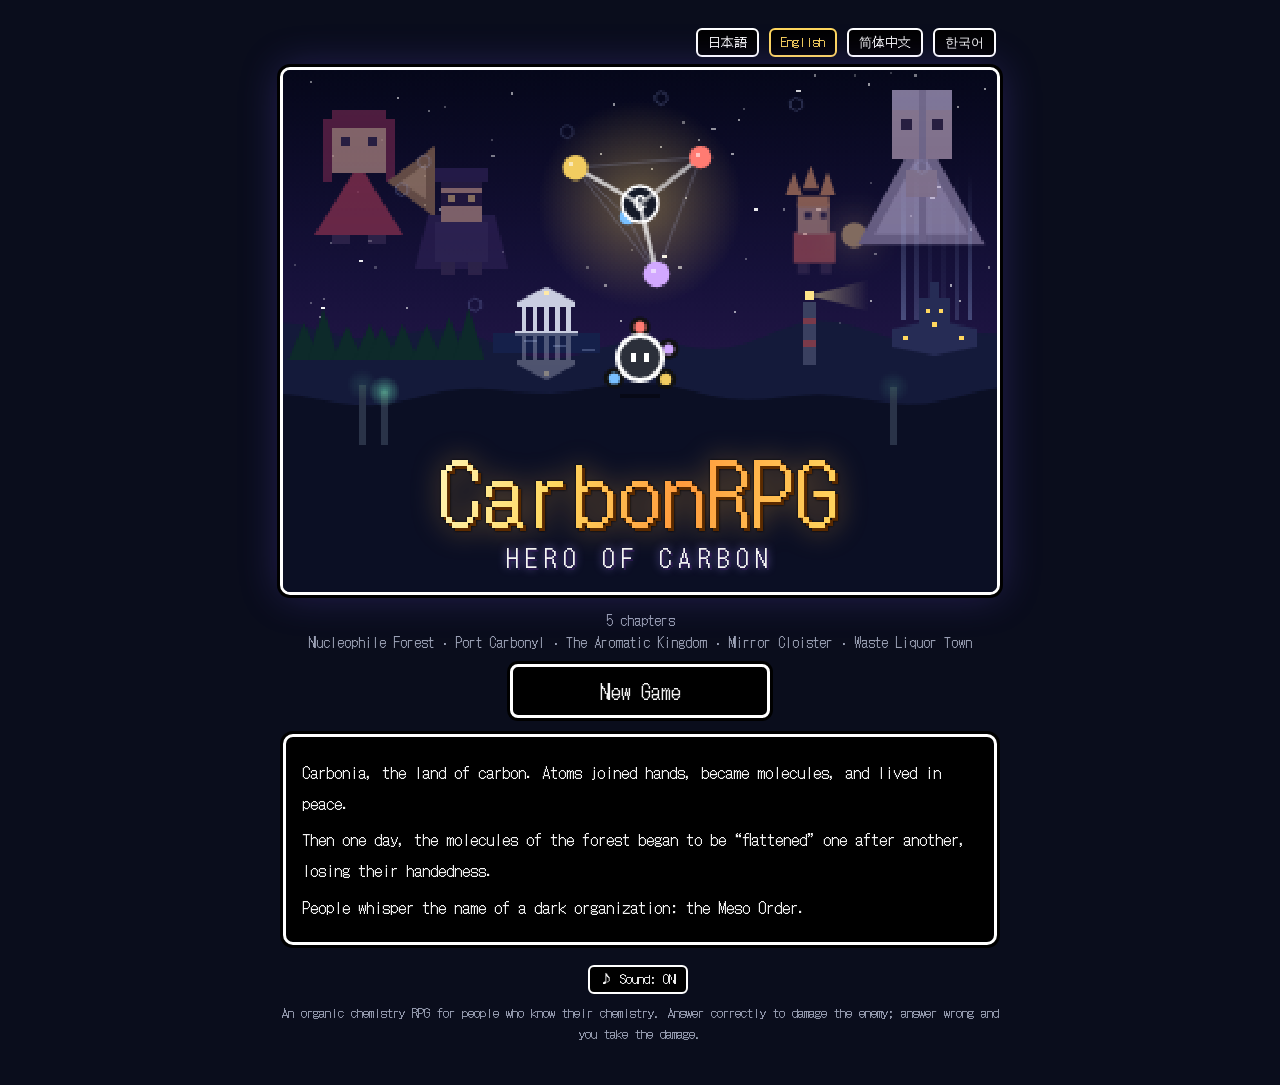
==== index.html @ a0ca1f85 "Korean: chapter 4 Co-Authored-By: Claude Opus 5.5 <noreply@anthropic.com>" ====
<!doctype html>
<html lang="ja">
<head>
  <meta charset="utf-8">
  <meta name="viewport" content="width=device-width, initial-scale=1">
  <title>CarbonRPG — 炭素の勇者</title>
  <meta name="description" content="有機化学RPG。キラルな炭素カーボが、闇の組織メソ教団に有機化学の問題で挑む。">
  <link rel="preconnect" href="https://fonts.googleapis.com">
  <link rel="preconnect" href="https://fonts.gstatic.com" crossorigin>
  <link href="https://fonts.googleapis.com/css2?family=DotGothic16&display=swap" rel="stylesheet">
  <link rel="stylesheet" href="style.css">
</head>
<body>
  <main id="app"></main>
  <script src="lib/smiles-drawer.min.js"></script>
  <script src="js/i18n.js"></script>
  <script src="js/lang/en-ui.js"></script>
  <script src="js/lang/en-story1.js"></script>
  <script src="js/lang/en-q1.js"></script>
  <script src="js/lang/en-story2.js"></script>
  <script src="js/lang/en-q2.js"></script>
  <script src="js/lang/en-story3.js"></script>
  <script src="js/lang/en-q3.js"></script>
  <script src="js/lang/en-story4.js"></script>
  <script src="js/lang/en-q4.js"></script>
  <script src="js/lang/en-story5.js"></script>
  <script src="js/lang/en-q5.js"></script>
  <script src="js/lang/zh-ui.js"></script>
  <script src="js/lang/zh-story1.js"></script>
  <script src="js/lang/zh-q1.js"></script>
  <script src="js/lang/zh-story2.js"></script>
  <script src="js/lang/zh-q2.js"></script>
  <script src="js/lang/zh-story3.js"></script>
  <script src="js/lang/zh-q3.js"></script>
  <script src="js/lang/zh-story4.js"></script>
  <script src="js/lang/zh-q4.js"></script>
  <script src="js/lang/zh-story5.js"></script>
  <script src="js/lang/zh-q5.js"></script>
  <script src="js/lang/ko-ui.js"></script>
  <script src="js/lang/ko-story1.js"></script>
  <script src="js/lang/ko-q1.js"></script>
  <script src="js/lang/ko-story2.js"></script>
  <script src="js/lang/ko-q2.js"></script>
  <script src="js/lang/ko-story3.js"></script>
  <script src="js/lang/ko-q3.js"></script>
  <script src="js/lang/ko-story4.js"></script>
  <script src="js/lang/ko-q4.js"></script>
  <script src="js/questions.js"></script>
  <script src="js/data.js"></script>
  <script src="js/sprites.js"></script>
  <script src="js/maps.js"></script>
  <script src="js/story.js"></script>
  <script src="js/sound.js"></script>
  <script src="js/mol.js"></script>
  <script src="js/dev.js"></script>
  <script src="js/game.js"></script>
</body>
</html>
---- style.css ----
:root {
  --bg: #0a0d1c;
  --win: #000;
  --line: #fff;
  --text: #f4f4f4;
  --dim: #9aa0b4;
  --accent: #ffd75e;
  --good: #7ee787;
  --bad: #ff7b72;
  --enemy: #ff9b6a;
  --side: #6e7690;
  --sel: #4aa3ff;
  --O: #ff7b72; --N: #79c0ff; --S: #f2cc60; --I: #d2a8ff; --P: #ffa657;
  --font: 'DotGothic16', 'Hiragino Kaku Gothic ProN', 'Meiryo', monospace;
}
/* DotGothic16 には簡体字がないので、中国語は簡体字のドット文字（Fusion Pixel Font、OFL-1.1）で出す。
   中国語のときだけ読み込まれる。読めなかったときは、字形がそろうように中国語のフォントだけで出す */
@font-face {
  font-family: 'Fusion Pixel 12px Proportional SC';
  font-style: normal; font-weight: 400; font-display: swap;
  src: url(https://cdn.jsdelivr.net/npm/@fontsource/fusion-pixel-12px-proportional-sc@5.3.0/files/fusion-pixel-12px-proportional-sc-latin-400-normal.woff2) format('woff2'),
       url(https://cdn.jsdelivr.net/npm/@fontsource/fusion-pixel-12px-proportional-sc@5.3.0/files/fusion-pixel-12px-proportional-sc-latin-400-normal.woff) format('woff');
}
:root:lang(zh) { --font: 'Fusion Pixel 12px Proportional SC', 'PingFang SC', 'Microsoft YaHei', 'Noto Sans SC', 'Hiragino Sans GB', sans-serif; }
/* 韓国語はハングルのドット文字（Galmuri11、OFL-1.1）。韓国語のときだけ読み込まれる */
@font-face {
  font-family: 'Galmuri11';
  font-style: normal; font-weight: 400; font-display: swap;
  src: url(https://cdn.jsdelivr.net/npm/galmuri@2.40.3/dist/Galmuri11.woff2) format('woff2');
}
:root:lang(ko) { --font: 'Galmuri11', 'Malgun Gothic', 'Apple SD Gothic Neo', 'Noto Sans KR', sans-serif; }
/* ロゴの「CarbonRPG」は、どの言語でもドット文字のまま */
:root:lang(zh) .logo, :root:lang(ko) .logo { font-family: 'DotGothic16', monospace; }

* { box-sizing: border-box; }
html, body { margin: 0; }
body {
  background: var(--bg);
  color: var(--text);
  font-family: var(--font);
  font-size: 15px;
  line-height: 1.6;
  overflow-x: hidden;
}
#app { max-width: 1240px; margin: 0 auto; padding: 16px; }
h1, h2, h3 { font-weight: normal; margin: 0 0 .5em; }
h3 { font-size: 17px; color: var(--accent); }
h3 small { color: var(--dim); font-size: 13px; }
p { margin: .4em 0; }
.small { font-size: 13px; }
.dim { color: var(--dim); }
.accent { color: var(--accent); }
.center { text-align: center; }

/* ---- ドラクエ風ウィンドウ ---- */
.win {
  background: var(--win);
  border: 3px solid var(--line);
  border-radius: 10px;
  box-shadow: 0 0 0 3px var(--win);
  padding: 14px 16px;
  margin: 0 3px 16px;
}
.win.msg .story { font-size: 16px; line-height: 1.9; }

.btn {
  font: inherit;
  color: var(--text);
  background: var(--win);
  border: 2px solid var(--line);
  border-radius: 6px;
  padding: 6px 14px;
  margin: 4px;
  cursor: pointer;
}
.btn:hover:not(:disabled) { background: #1b2140; }
.btn:disabled { opacity: .4; cursor: not-allowed; }
.btn.big { font-size: 18px; padding: 10px 22px; border-color: var(--accent); color: var(--accent); }
.btn.small-btn { font-size: 13px; padding: 2px 10px; margin-left: 0; }

.chip { display: inline-block; font-size: 12px; padding: 0 8px; margin: 0 4px; border-radius: 4px; border: 1px solid currentColor; }
.chip.ok { color: var(--good); }
.chip.bad { color: var(--bad); }
.chip.dim { color: var(--dim); }

.bar { height: 8px; background: #222; border: 1px solid #555; border-radius: 4px; overflow: hidden; min-width: 80px; }
.bar > div { height: 100%; transition: width .4s; }
.bar.hp > div { background: var(--good); }
.bar.enemy > div { background: var(--enemy); }
.bar.yield > div { background: var(--accent); }
.bar.side > div { background: var(--side); }

.toast {
  position: fixed; left: 50%; bottom: 24px; transform: translateX(-50%);
  background: var(--win); border: 2px solid var(--bad); color: var(--bad);
  padding: 8px 18px; border-radius: 8px; z-index: 10;
}

/* ---- タイトル ---- */
.title-screen { max-width: 720px; margin: 8px auto 24px; text-align: center; }
.title-screen .win { text-align: left; }
.title-hero { position: relative; border: 3px solid var(--line); border-radius: 10px; box-shadow: 0 0 0 3px var(--win), 0 0 40px rgba(120, 90, 255, .25); overflow: hidden; background: #05071a; }
#tcv { display: block; width: 100%; height: auto; image-rendering: pixelated; image-rendering: crisp-edges; }
.title-logo { background: #0b0f24; padding: 4px 8px 16px; margin-top: -1px; }
/* 金色のロゴ。光の帯がときどき横切る */
.logo {
  position: relative; display: inline-block; margin: 0;
  font-size: clamp(40px, 11vw, 84px); line-height: 1; letter-spacing: .04em;
  color: #ffd75e;
  background: linear-gradient(100deg, #fff3b0 0%, #ffd75e 30%, #ff9b3d 60%, #ffd75e 100%);
  -webkit-background-clip: text; background-clip: text; -webkit-text-fill-color: transparent;
  filter: drop-shadow(3px 3px 0 #5a2a00) drop-shadow(0 0 1px #000) drop-shadow(0 0 14px rgba(255, 180, 60, .35));
}
.logo::after {
  content: attr(data-text); position: absolute; inset: 0;
  background: linear-gradient(100deg, transparent 40%, rgba(255, 255, 255, .95) 50%, transparent 60%);
  background-size: 300% 100%; background-position: 150% 0;
  -webkit-background-clip: text; background-clip: text; -webkit-text-fill-color: transparent;
  animation: shine 5s ease-in-out 1s infinite;
}
@keyframes shine { 0% { background-position: 150% 0; } 30%, 100% { background-position: -50% 0; } }
.logo-sub { margin: 6px 0 0; font-size: clamp(16px, 3.6vw, 24px); letter-spacing: .3em; color: #f4f4f4; text-shadow: 2px 2px 0 #2a1a4f, 0 0 8px rgba(160, 140, 255, .8); }
.title-chapter { margin: 14px 0 6px; color: var(--dim); font-size: 14px; }
.lang-btns { display: flex; justify-content: flex-end; gap: 6px; margin-bottom: 6px; }
.title-menu { display: flex; flex-direction: column; align-items: center; gap: 8px; margin: 10px 0 16px; }
.tbtn {
  position: relative; min-width: 260px; font: inherit; font-size: 20px; cursor: pointer;
  color: var(--text); background: var(--win); border: 3px solid var(--line); border-radius: 8px;
  padding: 8px 28px; box-shadow: 0 0 0 3px var(--win);
}
.tbtn small { display: block; font-size: 12px; color: var(--dim); margin-top: 2px; }
.tbtn::before { content: '▶'; position: absolute; left: 10px; top: 50%; transform: translateY(-50%); font-size: 14px; color: var(--accent); opacity: 0; }
.tbtn:hover, .tbtn:focus-visible { color: var(--accent); border-color: var(--accent); outline: none; }
.tbtn:hover::before, .tbtn:focus-visible::before { opacity: 1; animation: blink 1s steps(1) infinite; }
.title-story { margin-top: 4px; }
@media (prefers-reduced-motion: reduce) { .logo::after { animation: none; } .tbtn::before { animation: none !important; } }

/* ---- 仲間選び ---- */
.screen-title { text-align: center; font-size: 24px; color: var(--accent); margin: 8px 0 16px; }
.party-grid { display: grid; grid-template-columns: 340px 1fr; gap: 8px; align-items: start; }
.hero-wrap { display: flex; justify-content: center; }
.hero { max-width: 100%; height: auto; }
.hero .slot { cursor: pointer; }
.atom-O { color: var(--O); } .atom-N { color: var(--N); } .atom-S { color: var(--S); }
.atom-I { color: var(--I); } .atom-P { color: var(--P); }
.big-cfg { font-size: 26px; color: var(--accent); margin: 4px 0; }
.comp-list { display: grid; grid-template-columns: repeat(auto-fill, minmax(230px, 1fr)); gap: 10px; margin: 0 3px 16px; }
.comp {
  font: inherit; text-align: left; cursor: pointer;
  background: var(--win); color: var(--text);
  border: 3px solid #555; border-radius: 10px; padding: 10px 12px;
  display: grid; grid-template-columns: 56px 1fr; gap: 2px 10px;
}
.comp.on { border-color: var(--ac); box-shadow: 0 0 0 2px var(--win), 0 0 14px -2px var(--ac); }
.comp:not(.on):hover { border-color: #999; }
.comp-atom { grid-row: span 3; font-size: 17px; color: var(--ac); display: flex; align-items: center; justify-content: center; border: 2px solid var(--ac); border-radius: 50%; width: 52px; height: 52px; white-space: nowrap; letter-spacing: -.04em; }
.comp-name { color: var(--text); font-size: 17px; }
.comp-name small { color: var(--dim); font-size: 12px; margin-left: 6px; }
.comp-cards { color: var(--accent); font-size: 13px; }
.comp-line { color: var(--dim); font-size: 12px; }
.quests { padding-left: 0; list-style: none; margin: 0; }
.quests li { padding: 4px 0; border-bottom: 1px dashed #333; font-size: 14px; }
.q-no { display: inline-block; width: 22px; color: var(--accent); }

/* ---- 戦闘 ---- */
.topbar {
  display: flex; flex-wrap: wrap; gap: 8px 24px; align-items: center; justify-content: space-between;
  border: 3px solid var(--line); border-radius: 10px; padding: 8px 14px; margin: 0 3px 16px; background: var(--win);
}
.hp-box { display: flex; align-items: center; gap: 8px; }
.hp-box .bar { width: 140px; }
.energy { color: var(--accent); letter-spacing: .1em; }
.battle-grid { display: grid; grid-template-columns: minmax(0, 5fr) minmax(0, 7fr); gap: 8px; align-items: start; }
.enemy-head { display: flex; justify-content: space-between; align-items: center; gap: 12px; flex-wrap: wrap; }
.enemy-head .bar { width: 160px; margin-top: 2px; }
.enemy-body { text-align: center; padding: 6px 0; }
.mol.big { max-width: 100%; height: auto; }
.intent { border-top: 1px dashed #444; padding-top: 8px; color: var(--enemy); }
.status { margin-top: 6px; font-size: 14px; }
.target-line { display: flex; gap: 12px; align-items: center; margin: 6px 0; }
.hint { color: var(--good); border-left: 3px solid var(--good); padding-left: 8px; }

.sp-row { display: flex; gap: 10px; align-items: center; padding: 6px 0; border-bottom: 1px dashed #333; }
.sp-row:last-child { border-bottom: 0; }
.sp-row.is-target .sp-name { color: var(--accent); }
.sp-info { flex: 1; min-width: 0; }
.sp-info .bar { margin: 4px 0 0; }
.sp-name { font-size: 14px; overflow-wrap: anywhere; }
.mol-fallback { font-size: 11px; color: var(--dim); overflow-wrap: anywhere; }

.recipe { display: flex; flex-wrap: wrap; gap: 6px; margin-bottom: 10px; }
.slotbox { border: 2px dashed #666; border-radius: 6px; padding: 2px 10px; font-size: 14px; color: var(--dim); }
.slotbox.filled { border-style: solid; border-color: var(--sel); color: var(--text); }
.slotbox.sup { border-color: var(--good); }
.slotbox.bad { border-color: var(--bad); color: var(--bad); }
.opt-row { display: flex; flex-wrap: wrap; align-items: center; gap: 4px; margin: 4px 0 8px; }
.opt-label { width: 88px; font-size: 13px; color: var(--dim); }
.opt { font: inherit; font-size: 14px; color: var(--text); background: var(--win); border: 2px solid #555; border-radius: 6px; padding: 2px 10px; cursor: pointer; }
.opt.on { border-color: var(--accent); color: var(--accent); }
.opt:disabled { opacity: .45; cursor: not-allowed; }
.actions { display: flex; flex-wrap: wrap; gap: 4px; align-items: center; margin-top: 8px; }
.confirm { margin-top: 8px; padding: 8px 10px; border: 2px solid var(--accent); border-radius: 6px; font-size: 14px; }

.hand-head { margin: 0 6px 6px; }
.hand { display: flex; flex-wrap: wrap; gap: 10px; margin: 0 3px 16px; }
.card {
  font: inherit; color: var(--text); text-align: left; cursor: pointer;
  width: 150px; min-height: 196px; padding: 10px; position: relative;
  background: linear-gradient(#10152c, #000);
  border: 3px solid #888; border-radius: 10px;
  display: flex; flex-direction: column; gap: 3px;
  transition: transform .12s;
}
.card:hover { transform: translateY(-3px); }
.card.t-reagent { border-color: #7aa7ff; }
.card.t-support { border-color: var(--good); }
.card.t-action { border-color: var(--accent); }
.card.rare { border-color: #ff6ad5; box-shadow: 0 0 12px -2px #ff6ad5; }
.card.sel { transform: translateY(-6px); box-shadow: 0 0 0 3px var(--sel); }
.card.na { opacity: .45; }
.card .cost {
  position: absolute; top: -10px; left: -10px; width: 28px; height: 28px; border-radius: 50%;
  background: var(--accent); color: #000; display: flex; align-items: center; justify-content: center; font-size: 15px;
}
.card .tag { font-size: 11px; color: var(--dim); align-self: flex-end; }
.card .cname { font-size: 18px; line-height: 1.3; }
.card .cfull { font-size: 11px; color: var(--dim); }
.card .cdesc { font-size: 12px; line-height: 1.45; flex: 1; }
.card .cflav { font-size: 11px; color: #8f86b8; font-style: italic; }

.log { max-height: 520px; overflow-y: auto; }
.log-e { padding: 6px 0; border-bottom: 1px dashed #333; font-size: 14px; }
.log-e.enemy { color: var(--enemy); }
.log-e.sys { color: var(--dim); }
.rx-head { color: var(--sel); }
.rx-sp { margin: 4px 0 4px 8px; }
.mech { color: var(--accent); }
.notes { margin: 2px 0; padding-left: 18px; color: var(--good); font-size: 13px; }
.prods { margin: 2px 0; padding-left: 18px; font-size: 13px; }

.results { width: 100%; border-collapse: collapse; font-size: 14px; }
.results th, .results td { border-bottom: 1px dashed #444; padding: 4px 6px; text-align: left; }
.results .num { text-align: right; color: var(--accent); }

@media (max-width: 860px) {
  #app { padding: 16px 13px; }
  .party-grid, .battle-grid { grid-template-columns: 1fr; }
  .card { width: calc(50% - 5px); min-height: 0; }
  .topbar { font-size: 14px; }
  .hp-box .bar { width: 100px; }
}
.btn.glow { border-color: var(--accent); color: var(--accent); animation: glow 1.2s ease-in-out infinite alternate; }
@keyframes glow { from { box-shadow: 0 0 0 0 transparent; } to { box-shadow: 0 0 10px 1px var(--accent); } }
@media (prefers-reduced-motion: reduce) { .btn.glow { animation: none; } .card, .bar > div { transition: none; } }

/* =========================================================
   マップ探索・会話・問題バトル（第1章 v2）
   ========================================================= */
.diff-list { display: grid; gap: 12px; max-width: 560px; margin: 0 auto; }
.diff-btn {
  font: inherit; color: var(--text); text-align: left; cursor: pointer;
  background: var(--win); border: 3px solid var(--line); border-radius: 10px; padding: 12px 16px;
  display: flex; flex-direction: column; gap: 2px;
}
.diff-btn:hover { border-color: var(--accent); }
.diff-name { font-size: 20px; color: var(--accent); }
.dev-row { display: flex; flex-wrap: wrap; align-items: center; justify-content: center; gap: 8px; margin: 0 auto 12px; max-width: 560px; }
.dev-row .btn.dev-on, .lang-btns .btn.dev-on { border-color: var(--accent); color: var(--accent); }

.world { max-width: 720px; margin: 0 auto; }
.hud {
  display: flex; flex-wrap: wrap; gap: 6px 16px; align-items: center; justify-content: space-between;
  background: var(--win); border: 3px solid var(--line); border-radius: 10px; padding: 6px 12px; margin: 0 3px 10px;
}
.stage { position: relative; margin: 0 3px; border: 3px solid var(--line); border-radius: 10px; overflow: hidden; background: #000; }
#cv { display: block; width: 100%; height: auto; image-rendering: pixelated; image-rendering: crisp-edges; }
#overlay { position: absolute; inset: 0; pointer-events: none; display: flex; flex-direction: column; justify-content: flex-end; }
#overlay > * { pointer-events: auto; }
.dialog {
  margin: 8px; background: rgba(0, 0, 0, .92); border: 3px solid var(--line); border-radius: 10px;
  padding: 10px 14px 18px; min-height: 92px; cursor: pointer; position: relative;
}
.speaker { color: var(--accent); font-size: 14px; margin-bottom: 2px; }
/* 話している人の顔（会話の窓の左上に、胸から上を大きく出す） */
.dialog.has-face { margin-top: 128px; }
.dialog .face {
  position: absolute; left: 10px; bottom: calc(100% + 3px); width: 128px; height: 128px;
  border: 3px solid var(--line); border-radius: 10px; background: #090c1f;
  image-rendering: pixelated; image-rendering: crisp-edges; box-shadow: 0 0 0 3px rgba(0, 0, 0, .6);
}
@media (max-width: 560px) {
  .dialog.has-face { margin-top: 84px; }
  .dialog .face { width: 84px; height: 84px; }
}
.dtext { font-size: 16px; line-height: 1.7; white-space: pre-line; }
.dnext { position: absolute; right: 12px; bottom: 4px; font-size: 12px; animation: blink 1s steps(2) infinite; }
@keyframes blink { 50% { opacity: 0; } }
.menu { margin: 8px; max-height: calc(100% - 16px); overflow-y: auto; background: rgba(0, 0, 0, .95); }
.mlist { margin: 4px 0 10px; padding-left: 18px; font-size: 14px; }
.mlist li { margin: 3px 0; }
/* 会話ログは、マップの枠ではなく画面いっぱいに出す（スマホでも読みやすいように） */
.log-win { position: fixed; inset: 8px; z-index: 50; background: #000; max-width: 704px; max-height: none; margin: 0 auto; display: flex; flex-direction: column; box-sizing: border-box; }
.log { flex: 1; min-height: 0; overflow-y: auto; font-size: 14px; line-height: 1.6; padding-right: 4px; }
.log p { margin: 0 0 8px; }
.log-who { color: var(--accent); font-size: 13px; }
.log-narr { color: #d6d9e6; }
.log-choice { color: #8fd3ff; }

.pad { display: none; justify-content: space-between; align-items: center; margin: 12px 3px 0; user-select: none; -webkit-user-select: none; touch-action: none; }
.dpad { display: grid; grid-template-columns: repeat(3, 56px); grid-template-rows: repeat(3, 56px); gap: 4px; }
.pd { font: inherit; font-size: 20px; color: var(--text); background: #151a33; border: 2px solid var(--line); border-radius: 10px; touch-action: none; }
.pd:active { background: #2a3366; }
.pd.up { grid-column: 2; grid-row: 1; } .pd.left { grid-column: 1; grid-row: 2; }
.pd.right { grid-column: 3; grid-row: 2; } .pd.down { grid-column: 2; grid-row: 3; }
.abtn { width: 96px; height: 96px; border-radius: 50%; font-size: 15px; line-height: 1.3; border-color: var(--accent); color: var(--accent); }
.keys { text-align: center; margin-top: 8px; }
@media (hover: none), (max-width: 860px) {
  .pad { display: flex; }
  .keys { display: none; }
}

.battle { max-width: 760px; margin: 0 auto; }
.enemy-box { display: flex; align-items: center; gap: 16px; }
#ecv { width: 128px; height: 128px; image-rendering: pixelated; flex: none; }
.enemy-info { flex: 1; min-width: 0; }
.enemy-info .bar { height: 10px; margin: 4px 0; }
.qwin { margin-bottom: 10px; }
.q-head { display: flex; gap: 4px; margin-bottom: 6px; }
.q-head .chip { margin: 0; }
.q-text { font-size: 17px; line-height: 1.7; }
.q-mol { text-align: center; margin: 6px 0; }
.timer { display: flex; align-items: center; gap: 8px; margin-top: 8px; }
.timer .bar { flex: 1; }
.bar.time > div { background: var(--sel); transition: width .25s linear; }
.choices { display: grid; grid-template-columns: 1fr 1fr; gap: 8px; margin: 0 3px 12px; }
.choice {
  font: inherit; font-size: 15px; color: var(--text); text-align: left; cursor: pointer;
  background: var(--win); border: 3px solid var(--line); border-radius: 8px; padding: 10px 12px; line-height: 1.5;
}
.choice:hover:not(:disabled) { border-color: var(--accent); }
.choice:disabled { opacity: .25; cursor: not-allowed; text-decoration: line-through; }
.choice.shown { cursor: default; opacity: .55; }
.choice.right { border-color: var(--good); color: var(--good); opacity: 1; }
.choice.wrong { border-color: var(--bad); color: var(--bad); opacity: 1; }
.skills-head { margin: 0 6px 4px; }
.skills { display: grid; grid-template-columns: repeat(auto-fill, minmax(200px, 1fr)); gap: 6px; margin: 0 3px 10px; }
.skill {
  font: inherit; text-align: left; color: var(--text); background: var(--win); cursor: pointer;
  border: 2px solid var(--ac, #888); border-radius: 8px; padding: 6px 10px;
  display: flex; flex-direction: column; gap: 2px;
}
.skill:hover:not(:disabled) { background: #151a33; }
.skill.item { --ac: var(--accent); }
.skill:disabled { opacity: .35; cursor: not-allowed; }
.sk-name { color: var(--ac, var(--text)); font-size: 14px; }
.sk-key { display: inline-flex; align-items: center; justify-content: center; width: 18px; height: 18px; margin-right: 6px; border: 1px solid var(--dim); border-radius: 4px; font-size: 11px; color: var(--dim); vertical-align: 1px; }
.sk-desc { font-size: 12px; line-height: 1.5; color: var(--text); }
.sk-used { margin-left: 6px; font-size: 11px; color: var(--dim); border: 1px solid var(--dim); border-radius: 4px; padding: 0 4px; }
.toast.good { border-color: var(--good); color: var(--good); }
.share-text {
  font: inherit; font-size: 13px; line-height: 1.7; white-space: pre-wrap; overflow-wrap: anywhere;
  background: #10152c; border: 1px dashed #555; border-radius: 6px; padding: 8px 10px; margin: 6px 0 10px;
  user-select: text; -webkit-user-select: text;
}
.share-btns { display: flex; flex-wrap: wrap; gap: 4px; }
a.btn { display: inline-block; text-decoration: none; }
.explain { color: var(--good); border-left: 3px solid var(--good); padding-left: 10px; font-size: 14px; line-height: 1.7; }
.bad-text { color: var(--bad); }
.dlog { white-space: pre-line; margin: 8px 0; min-height: 3em; }
.hero-bar { display: flex; flex-wrap: wrap; align-items: center; gap: 8px; }
.hero-bar .bar { width: 160px; }

@media (max-width: 560px) {
  .choices { grid-template-columns: 1fr; }
  .dpad { grid-template-columns: repeat(3, 50px); grid-template-rows: repeat(3, 50px); }
  .abtn { width: 84px; height: 84px; }
  .dtext { font-size: 15px; }
}

/* =========================================================
   成長・購買部・演出・構造式の選択肢・復習ノート
   ========================================================= */
.hud .goal { flex-basis: 100%; display: flex; gap: 8px; align-items: baseline; font-size: 13px; line-height: 1.5; border-top: 1px dashed var(--line); padding-top: 5px; }
.hud .goal[hidden] { display: none; }
.hud .goal b { flex: none; color: #1a1200; background: #ffd75e; border-radius: 4px; padding: 0 6px; font-size: 12px; }
.hud-btns { display: flex; align-items: center; gap: 6px; flex-wrap: wrap; }
.hud-btns .btn { margin: 0; }
.money { color: var(--accent); font-size: 14px; }
.shop-list { list-style: none; padding: 0; margin: 6px 0 10px; }
.shop-row { display: flex; justify-content: space-between; align-items: center; gap: 10px; padding: 6px 0; border-bottom: 1px dashed #333; }
.toast.bad { border-color: var(--bad); color: var(--bad); }

.enemy-box { position: relative; }
.b-mute { position: absolute; top: 6px; right: 8px; }
.b-mute .btn { margin: 0; }
.hero-bar { position: relative; }
.choice { display: flex; align-items: center; gap: 8px; }
.c-key { flex: none; width: 22px; height: 22px; border: 1px solid var(--dim); border-radius: 4px; font-size: 12px; display: inline-flex; align-items: center; justify-content: center; color: var(--dim); }
.choice.shown .c-key { border: 0; font-size: 16px; }
.choice.right .c-key { color: var(--good); }
.choice.wrong .c-key { color: var(--bad); }
.choices.struct .choice { flex-direction: column; justify-content: center; text-align: center; position: relative; padding: 8px 6px; }
.choices.struct .c-key { position: absolute; top: 6px; left: 6px; }
.choices.struct .mol { max-width: 100%; height: auto; }
.c-note { font-size: 12px; color: var(--dim); }
.c-name { font-size: 13px; line-height: 1.4; }
/* 問題文の化合物（名前つき） */
.q-mols { display: flex; flex-wrap: wrap; justify-content: center; gap: 4px 14px; margin: 6px 0 2px; }
.q-mols figure { margin: 0; text-align: center; }
.q-mols figcaption { font-size: 12px; color: var(--dim); line-height: 1.3; max-width: 220px; margin: 0 auto; }
.q-mols .mol, .choices.withmol .mol { max-width: 100%; height: auto; }
/* 名前と構造式を並べて見せる選択肢 */
.choices.withmol .choice { position: relative; display: flex; flex-direction: column; align-items: center; text-align: center; padding: 8px 6px 4px 30px; }
.choices.withmol .c-key { position: absolute; top: 8px; left: 6px; }
.choices.withmol .c-text { line-height: 1.4; }
.choices.withmol .choice.shown { opacity: .5; }
.choices.withmol .choice.right, .choices.withmol .choice.wrong { opacity: 1; }
.choices.struct .choice.shown { opacity: .5; }
.choices.struct .choice.right, .choices.struct .choice.wrong { opacity: 1; }

/* バトル中も自分の HP とダメージが見えるように、画面の下に貼りつける */
.battle .hero-bar { position: sticky; bottom: 6px; z-index: 4; margin-bottom: 6px; }
/* スマホ：敵の欄を小さくして、問題と選択肢を画面に収める */
@media (max-width: 560px) {
  .enemy-box { gap: 10px; padding: 8px 12px; margin-bottom: 10px; }
  #ecv { width: 72px; height: 72px; }
  .enemy-info h3 { margin: 0; font-size: 16px; }
  .qwin { padding: 10px 12px; }
  .q-text { font-size: 16px; line-height: 1.6; }
  .choices.struct { grid-template-columns: 1fr 1fr; }
  .battle .hero-bar { padding: 5px 12px; gap: 4px 8px; }
  .battle .hero-bar .bar { width: 110px; }
}
.comp.locked { opacity: .45; cursor: not-allowed; }
/* バトル中の形態変化などのセリフ（問題と同じ場所に、セリフだけを出す） */
.talk { display: flex; flex-direction: column; gap: 10px; margin-bottom: 10px; }
.t-line { display: flex; gap: 12px; align-items: flex-start; }
.t-face { flex: none; width: 64px; height: 64px; border: 2px solid var(--line); border-radius: 8px; image-rendering: pixelated; }
.t-text { font-size: 17px; line-height: 1.7; }
.t-narr { margin: 0; color: var(--dim); font-size: 15px; line-height: 1.7; }
.skill.up { cursor: pointer; }
.skill.up .accent { color: var(--accent); }

.dmg {
  position: absolute; left: 50%; top: 30%; transform: translateX(-50%);
  font-size: 30px; font-weight: bold; pointer-events: none; z-index: 5;
  text-shadow: 2px 2px 0 #000, -2px -2px 0 #000, 2px -2px 0 #000, -2px 2px 0 #000;
  animation: dmgUp 1.1s ease-out forwards;
}
.dmg.to-enemy { color: #fff; left: 70px; }
.dmg.to-hero { color: var(--bad); top: -10px; }
.dmg.heal { color: var(--good); top: -10px; }
@keyframes dmgUp { 0% { opacity: 0; transform: translate(-50%, 10px) scale(.6); } 15% { opacity: 1; transform: translate(-50%, 0) scale(1.15); } 100% { opacity: 0; transform: translate(-50%, -36px) scale(1); } }
#ecv.hit { animation: enemyHit .45s steps(2) 1; }
@keyframes enemyHit { 0%, 100% { transform: none; filter: none; } 25% { transform: translateX(-6px); filter: brightness(3); } 50% { transform: translateX(6px); filter: none; } 75% { transform: translateX(-3px); filter: brightness(3); } }
.battle.shake { animation: shake .35s 1; }
@keyframes shake { 0%, 100% { transform: none; } 20% { transform: translate(-6px, 2px); } 40% { transform: translate(6px, -2px); } 60% { transform: translate(-4px, 1px); } 80% { transform: translate(3px, 0); } }
.whiteout { position: fixed; inset: 0; background: #fff; z-index: 20; pointer-events: none; animation: whiteout .9s ease-out forwards; }
@keyframes whiteout { 0% { opacity: 0; } 15% { opacity: 1; } 100% { opacity: 0; } }
@media (prefers-reduced-motion: reduce) {
  .dmg { animation-duration: .01s; }
  #ecv.hit, .battle.shake { animation: none; }
  .whiteout { animation-duration: .3s; }
}

.note-q { border: 2px solid #444; border-radius: 8px; padding: 8px 10px; margin: 8px 0; }
.note-q summary { cursor: pointer; line-height: 1.7; }
.note-q[open] { border-color: var(--line); }
.results td.rate { width: 40%; }
.results td.rate .bar { width: 100%; }

/* ---- 第 2 章: 選択肢・形態の入れ替わり ---- */
.choice-box { display: flex; flex-direction: column; align-items: stretch; gap: 4px; min-height: 0; cursor: default; }
.choice-box .btn { text-align: left; margin: 0; }
.whiteout.soft { background: #bcd4ff; animation-duration: .7s; }

/* 第 5 章：最後の一枚絵（文字はアルファベットと数字だけ） */
.ending { display: flex; flex-direction: column; align-items: center; justify-content: center; min-height: 70vh; gap: 12px; cursor: pointer; }
.ending canvas { width: min(100%, 720px); height: auto; image-rendering: pixelated; border: 3px solid #fff; border-radius: 8px; background: #000; }
.end-next { color: #ffd75e; font-size: 20px; animation: endblink 1.4s ease-in-out infinite; }
@keyframes endblink { 50% { opacity: .25; } }
@media (prefers-reduced-motion: reduce) { .end-next { animation: none; } }

/* 長い敵の名前（エノラスの抜け殻など）が、右上の音のボタンに隠れないように */
.enemy-box .enemy-info h3 { padding-right: 92px; overflow-wrap: anywhere; }
.nowrap { white-space: nowrap; }
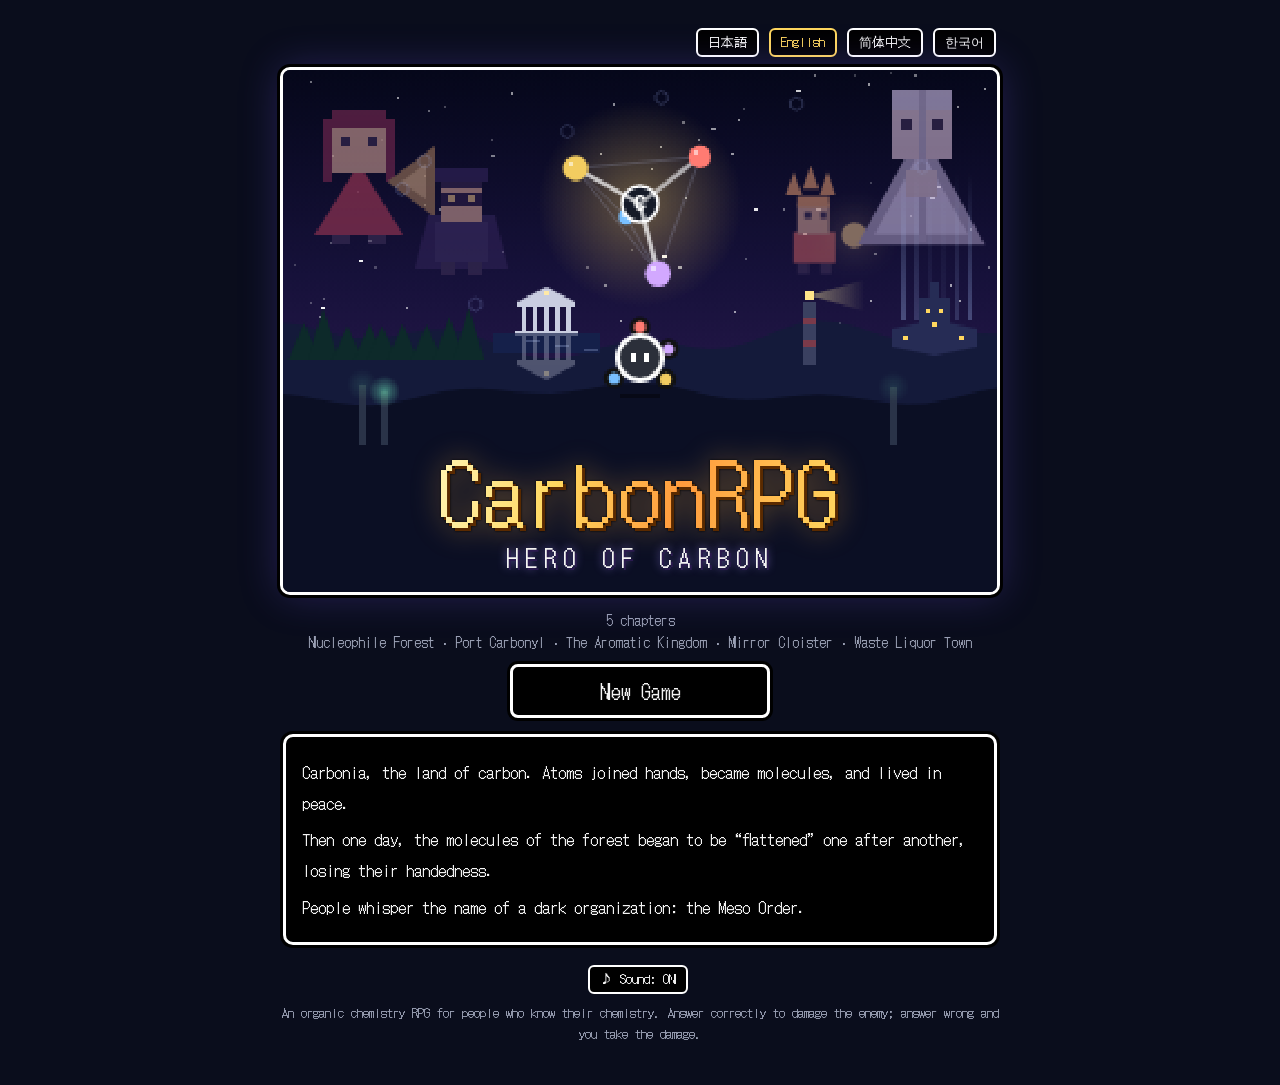
==== commit 66c43809: "Korean: chapter 5, Waste Liquor Town, and the post-game; README Co-Authored-By: Claude Opus 5.5 <nor" ====
--- a/index.html
+++ b/index.html
@@ -45,6 +45,8 @@
   <script src="js/lang/ko-q3.js"></script>
   <script src="js/lang/ko-story4.js"></script>
   <script src="js/lang/ko-q4.js"></script>
+  <script src="js/lang/ko-story5.js"></script>
+  <script src="js/lang/ko-q5.js"></script>
   <script src="js/questions.js"></script>
   <script src="js/data.js"></script>
   <script src="js/sprites.js"></script>
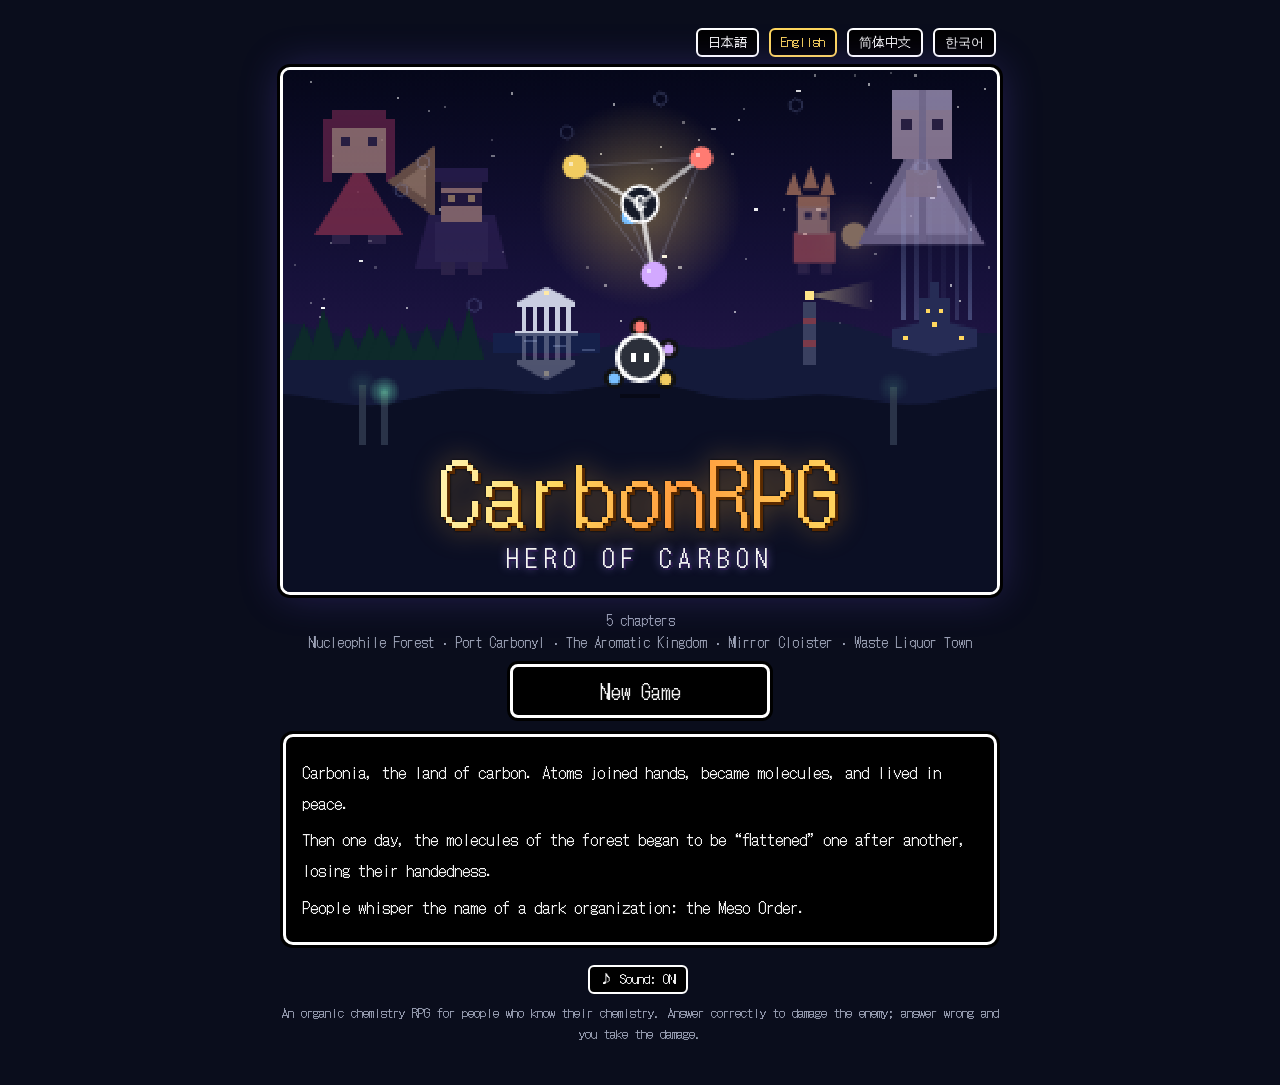
==== commit 7216e514: "Add a link preview image (title screen, 1200x630) and OGP / Twitter card tags Co-Authored-By: Claude" ====
--- a/index.html
+++ b/index.html
@@ -5,6 +5,16 @@
   <meta name="viewport" content="width=device-width, initial-scale=1">
   <title>CarbonRPG — 炭素の勇者</title>
   <meta name="description" content="有機化学RPG。キラルな炭素カーボが、闇の組織メソ教団に有機化学の問題で挑む。">
+  <meta property="og:type" content="website">
+  <meta property="og:url" content="https://kkaakkeehh-beep.github.io/CarbonRPG/">
+  <meta property="og:title" content="CarbonRPG — 炭素の勇者">
+  <meta property="og:description" content="有機化学RPG。キラルな炭素カーボが、闇の組織メソ教団に有機化学の問題で挑む。">
+  <meta property="og:image" content="https://kkaakkeehh-beep.github.io/CarbonRPG/og.png">
+  <meta property="og:image:width" content="1200">
+  <meta property="og:image:height" content="630">
+  <meta property="og:image:alt" content="CarbonRPG — 炭素の勇者。夜空に回る正四面体の炭素と、メソ教団の幹部たち">
+  <meta property="og:locale" content="ja_JP">
+  <meta name="twitter:card" content="summary_large_image">
   <link rel="preconnect" href="https://fonts.googleapis.com">
   <link rel="preconnect" href="https://fonts.gstatic.com" crossorigin>
   <link href="https://fonts.googleapis.com/css2?family=DotGothic16&display=swap" rel="stylesheet">
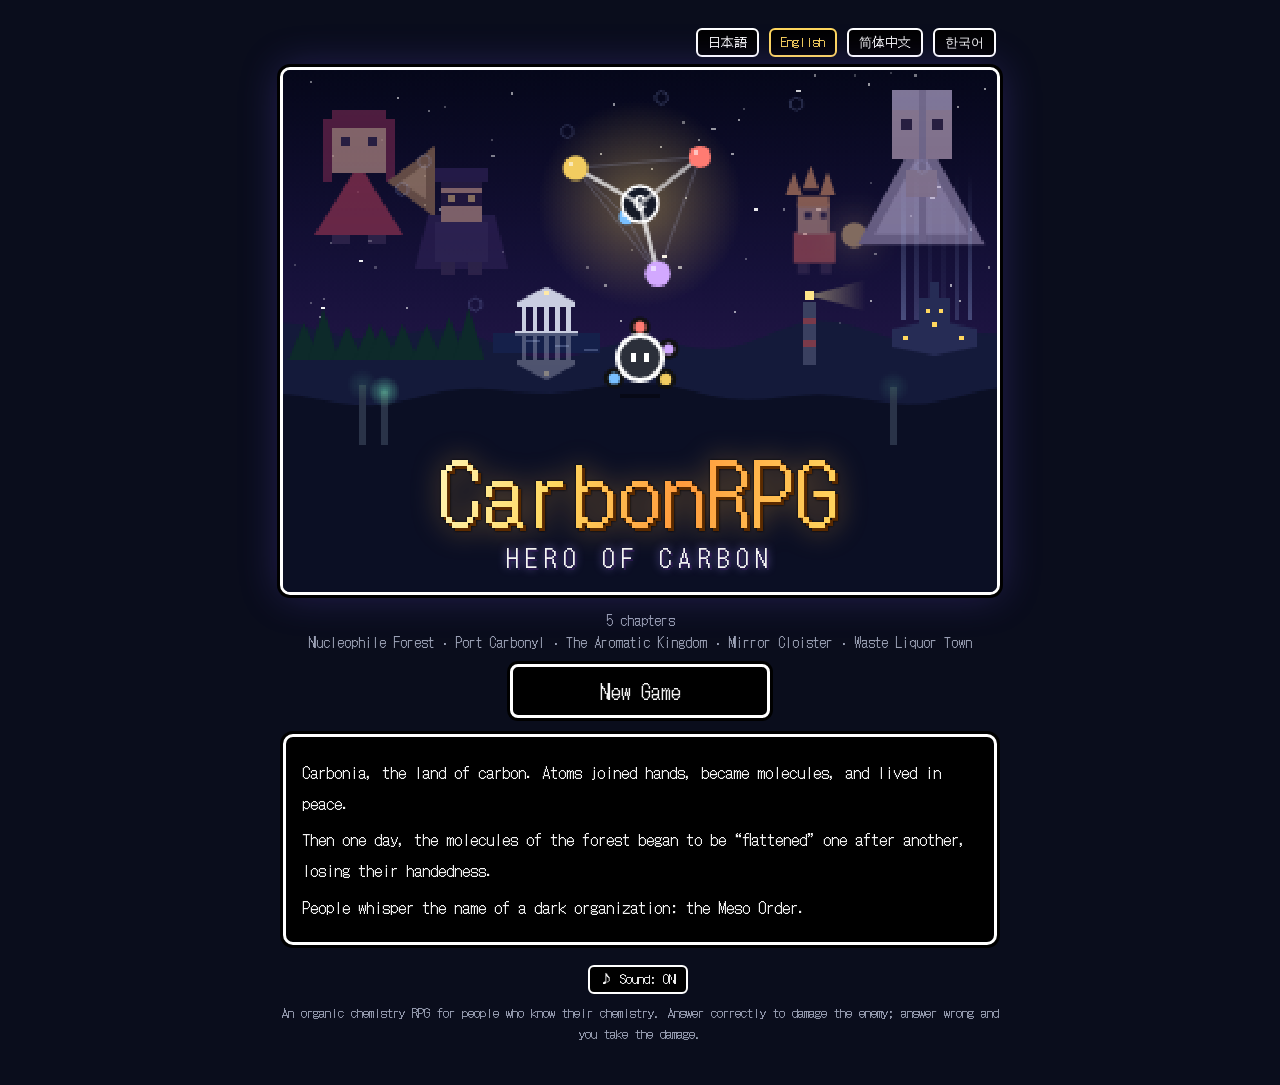
==== commit 81fe3114: "Link previews in English, Chinese and Korean: en/ zh/ ko/ entry pages with their own OGP tags and im" ====
--- a/index.html
+++ b/index.html
@@ -14,6 +14,14 @@
   <meta property="og:image:height" content="630">
   <meta property="og:image:alt" content="CarbonRPG — 炭素の勇者。夜空に回る正四面体の炭素と、メソ教団の幹部たち">
   <meta property="og:locale" content="ja_JP">
+  <meta property="og:locale:alternate" content="en_US">
+  <meta property="og:locale:alternate" content="zh_CN">
+  <meta property="og:locale:alternate" content="ko_KR">
+  <link rel="alternate" hreflang="ja" href="https://kkaakkeehh-beep.github.io/CarbonRPG/">
+  <link rel="alternate" hreflang="en" href="https://kkaakkeehh-beep.github.io/CarbonRPG/en/">
+  <link rel="alternate" hreflang="zh-Hans" href="https://kkaakkeehh-beep.github.io/CarbonRPG/zh/">
+  <link rel="alternate" hreflang="ko" href="https://kkaakkeehh-beep.github.io/CarbonRPG/ko/">
+  <link rel="alternate" hreflang="x-default" href="https://kkaakkeehh-beep.github.io/CarbonRPG/">
   <meta name="twitter:card" content="summary_large_image">
   <link rel="preconnect" href="https://fonts.googleapis.com">
   <link rel="preconnect" href="https://fonts.gstatic.com" crossorigin>
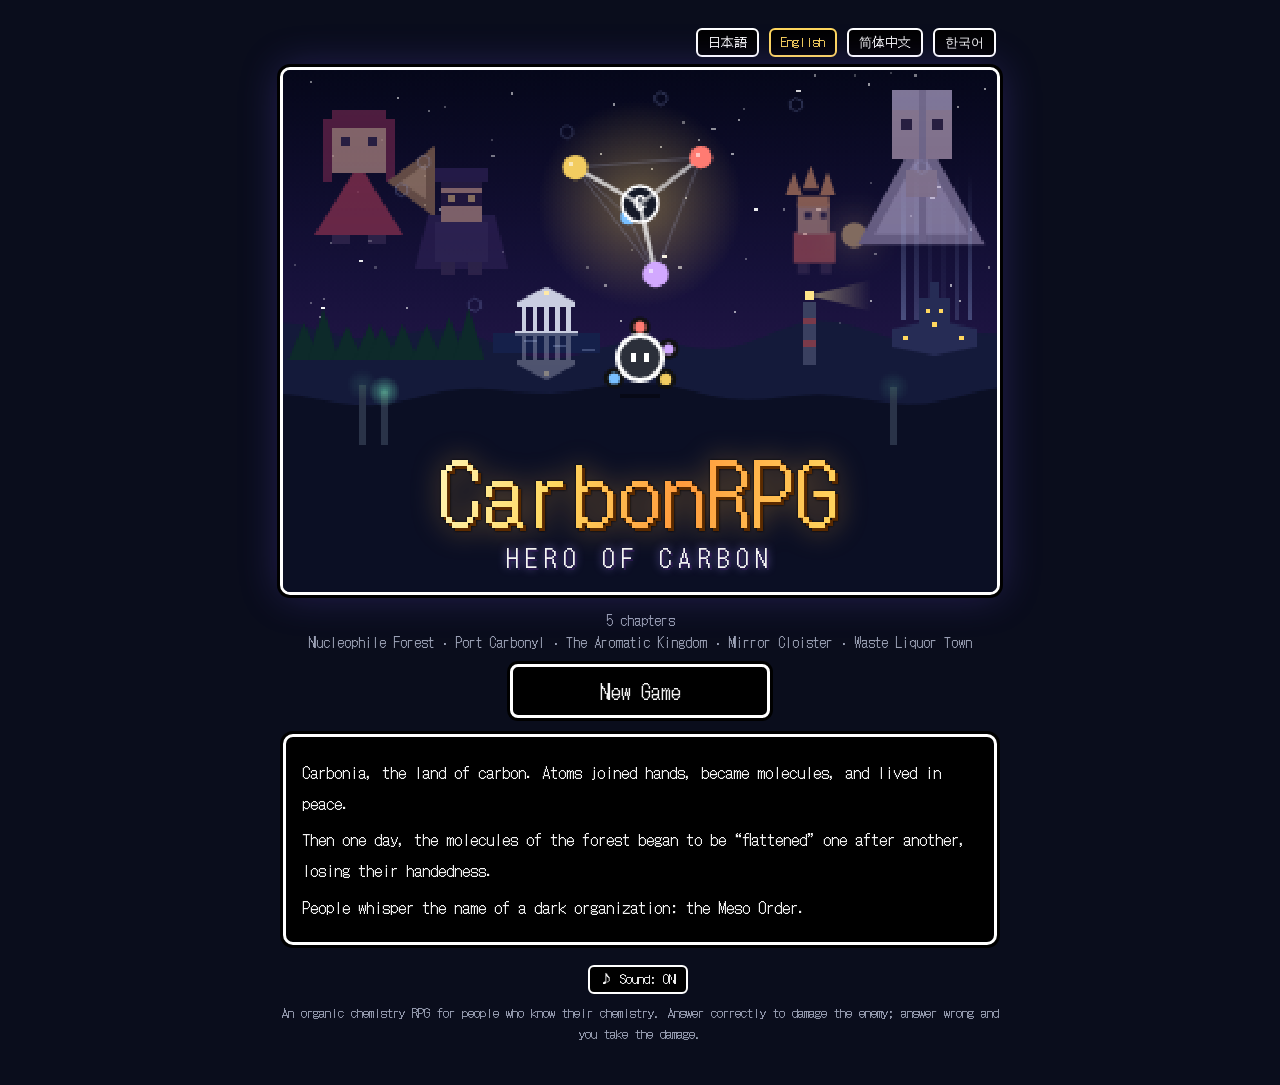
==== commit 71f1b140: "Search: real game pages for en/ zh/ ko/ (generated from index.html), keyword titles, canonical + hre" ====
--- a/index.html
+++ b/index.html
@@ -3,12 +3,19 @@
 <head>
   <meta charset="utf-8">
   <meta name="viewport" content="width=device-width, initial-scale=1">
-  <title>CarbonRPG — 炭素の勇者</title>
-  <meta name="description" content="有機化学RPG。キラルな炭素カーボが、闇の組織メソ教団に有機化学の問題で挑む。">
+  <!-- lang:head -->
+  <title>CarbonRPG — 炭素の勇者｜有機化学のクイズ RPG</title>
+  <meta name="description" content="化学がわかる人向けの有機化学 RPG。キラルな炭素カーボが、闇の組織メソ教団に有機化学の問題で挑む。全 5 章・443 問（学部から院試・博士のレベルまで）。ブラウザで無料、登録なしで遊べる。">
+  <link rel="canonical" href="https://kkaakkeehh-beep.github.io/CarbonRPG/">
+  <link rel="alternate" hreflang="ja" href="https://kkaakkeehh-beep.github.io/CarbonRPG/">
+  <link rel="alternate" hreflang="en" href="https://kkaakkeehh-beep.github.io/CarbonRPG/en/">
+  <link rel="alternate" hreflang="zh-Hans" href="https://kkaakkeehh-beep.github.io/CarbonRPG/zh/">
+  <link rel="alternate" hreflang="ko" href="https://kkaakkeehh-beep.github.io/CarbonRPG/ko/">
+  <link rel="alternate" hreflang="x-default" href="https://kkaakkeehh-beep.github.io/CarbonRPG/">
   <meta property="og:type" content="website">
   <meta property="og:url" content="https://kkaakkeehh-beep.github.io/CarbonRPG/">
   <meta property="og:title" content="CarbonRPG — 炭素の勇者">
-  <meta property="og:description" content="有機化学RPG。キラルな炭素カーボが、闇の組織メソ教団に有機化学の問題で挑む。">
+  <meta property="og:description" content="化学がわかる人向けの有機化学 RPG。キラルな炭素カーボが、闇の組織メソ教団に有機化学の問題で挑む。全 5 章・443 問（学部から院試・博士のレベルまで）。ブラウザで無料、登録なしで遊べる。">
   <meta property="og:image" content="https://kkaakkeehh-beep.github.io/CarbonRPG/og.png">
   <meta property="og:image:width" content="1200">
   <meta property="og:image:height" content="630">
@@ -17,12 +24,9 @@
   <meta property="og:locale:alternate" content="en_US">
   <meta property="og:locale:alternate" content="zh_CN">
   <meta property="og:locale:alternate" content="ko_KR">
-  <link rel="alternate" hreflang="ja" href="https://kkaakkeehh-beep.github.io/CarbonRPG/">
-  <link rel="alternate" hreflang="en" href="https://kkaakkeehh-beep.github.io/CarbonRPG/en/">
-  <link rel="alternate" hreflang="zh-Hans" href="https://kkaakkeehh-beep.github.io/CarbonRPG/zh/">
-  <link rel="alternate" hreflang="ko" href="https://kkaakkeehh-beep.github.io/CarbonRPG/ko/">
-  <link rel="alternate" hreflang="x-default" href="https://kkaakkeehh-beep.github.io/CarbonRPG/">
   <meta name="twitter:card" content="summary_large_image">
+  <script type="application/ld+json">{"@context": "https://schema.org", "@type": "VideoGame", "name": "CarbonRPG", "alternateName": ["炭素の勇者", "Hero of Carbon", "碳之勇者", "탄소의 용사"], "url": "https://kkaakkeehh-beep.github.io/CarbonRPG/", "image": "https://kkaakkeehh-beep.github.io/CarbonRPG/og.png", "description": "化学がわかる人向けの有機化学 RPG。キラルな炭素カーボが、闇の組織メソ教団に有機化学の問題で挑む。全 5 章・443 問（学部から院試・博士のレベルまで）。ブラウザで無料、登録なしで遊べる。", "inLanguage": ["ja", "en", "zh-Hans", "ko"], "genre": ["RPG", "Quiz", "Educational"], "gamePlatform": "Web browser", "applicationCategory": "Game", "operatingSystem": "Any", "isAccessibleForFree": true, "offers": {"@type": "Offer", "price": "0", "priceCurrency": "USD"}}</script>
+  <!-- /lang:head -->
   <link rel="preconnect" href="https://fonts.googleapis.com">
   <link rel="preconnect" href="https://fonts.gstatic.com" crossorigin>
   <link href="https://fonts.googleapis.com/css2?family=DotGothic16&display=swap" rel="stylesheet">
@@ -30,6 +34,9 @@
 </head>
 <body>
   <main id="app"></main>
+  <!-- lang:body -->
+  <noscript><p>化学がわかる人向けの有機化学 RPG。キラルな炭素カーボが、闇の組織メソ教団に有機化学の問題で挑む。全 5 章・443 問（学部から院試・博士のレベルまで）。ブラウザで無料、登録なしで遊べる。</p><p>JavaScript を有効にすると遊べます。</p></noscript>
+  <!-- /lang:body -->
   <script src="lib/smiles-drawer.min.js"></script>
   <script src="js/i18n.js"></script>
   <script src="js/lang/en-ui.js"></script>
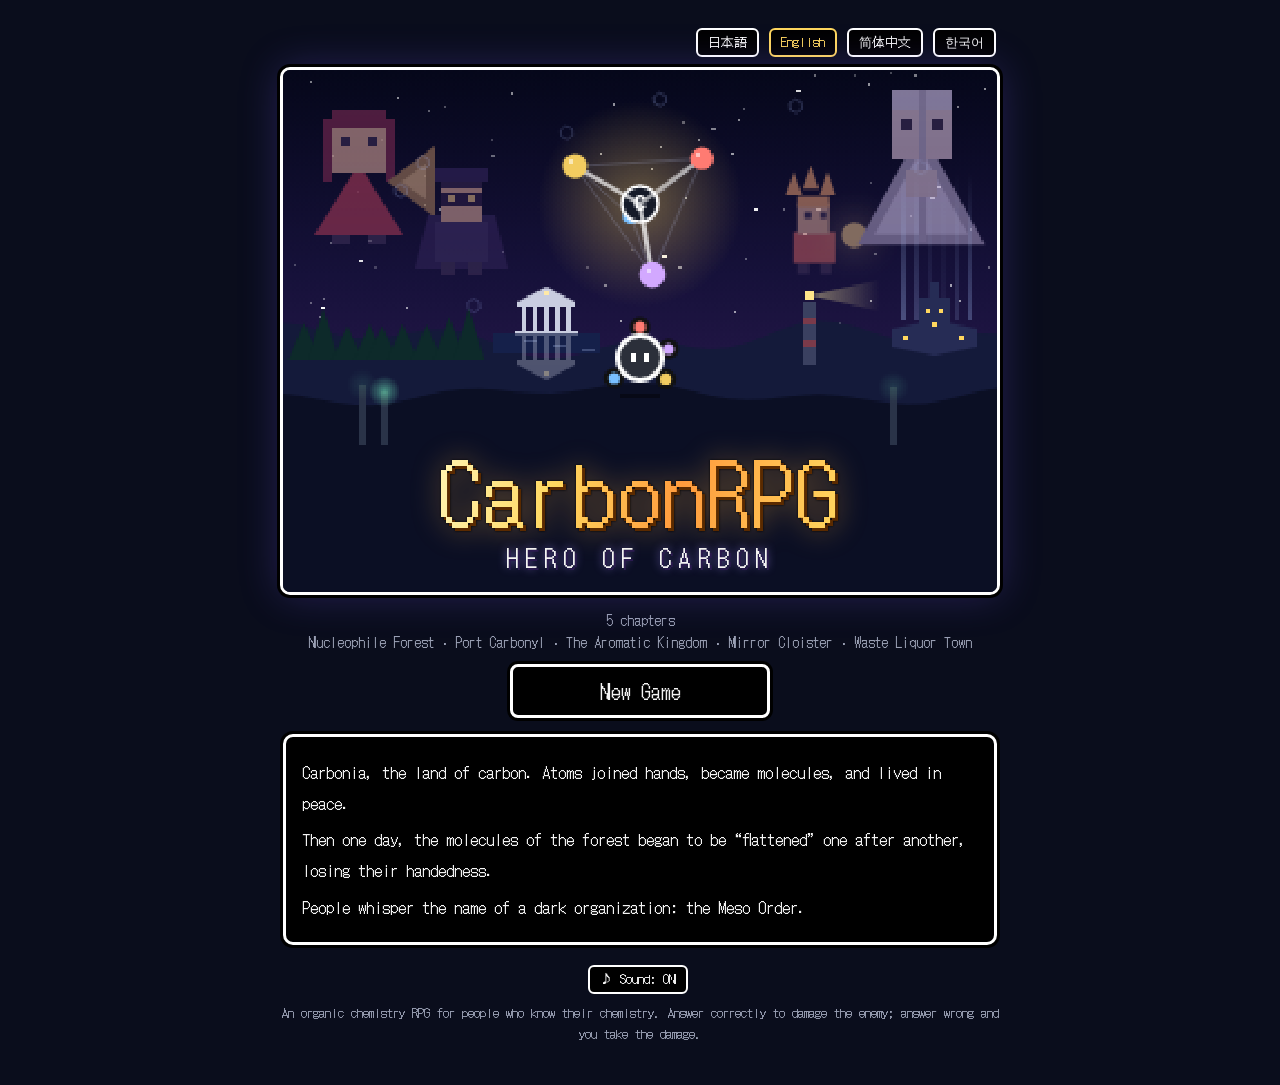
==== commit 5bafab61: "Add Google Search Console verification tag Co-Authored-By: Claude Opus 5.5 <noreply@anthropic.com>" ====
--- a/index.html
+++ b/index.html
@@ -3,6 +3,8 @@
 <head>
   <meta charset="utf-8">
   <meta name="viewport" content="width=device-width, initial-scale=1">
+  <!-- Google Search Console の持ち主の確認（消すと登録が外れる） -->
+  <meta name="google-site-verification" content="_IIr9AtU108X0Oa-nL3TBjoRgML2C3S3YNLNaIm7PDY">
   <!-- lang:head -->
   <title>CarbonRPG — 炭素の勇者｜有機化学のクイズ RPG</title>
   <meta name="description" content="化学がわかる人向けの有機化学 RPG。キラルな炭素カーボが、闇の組織メソ教団に有機化学の問題で挑む。全 5 章・443 問（学部から院試・博士のレベルまで）。ブラウザで無料、登録なしで遊べる。">
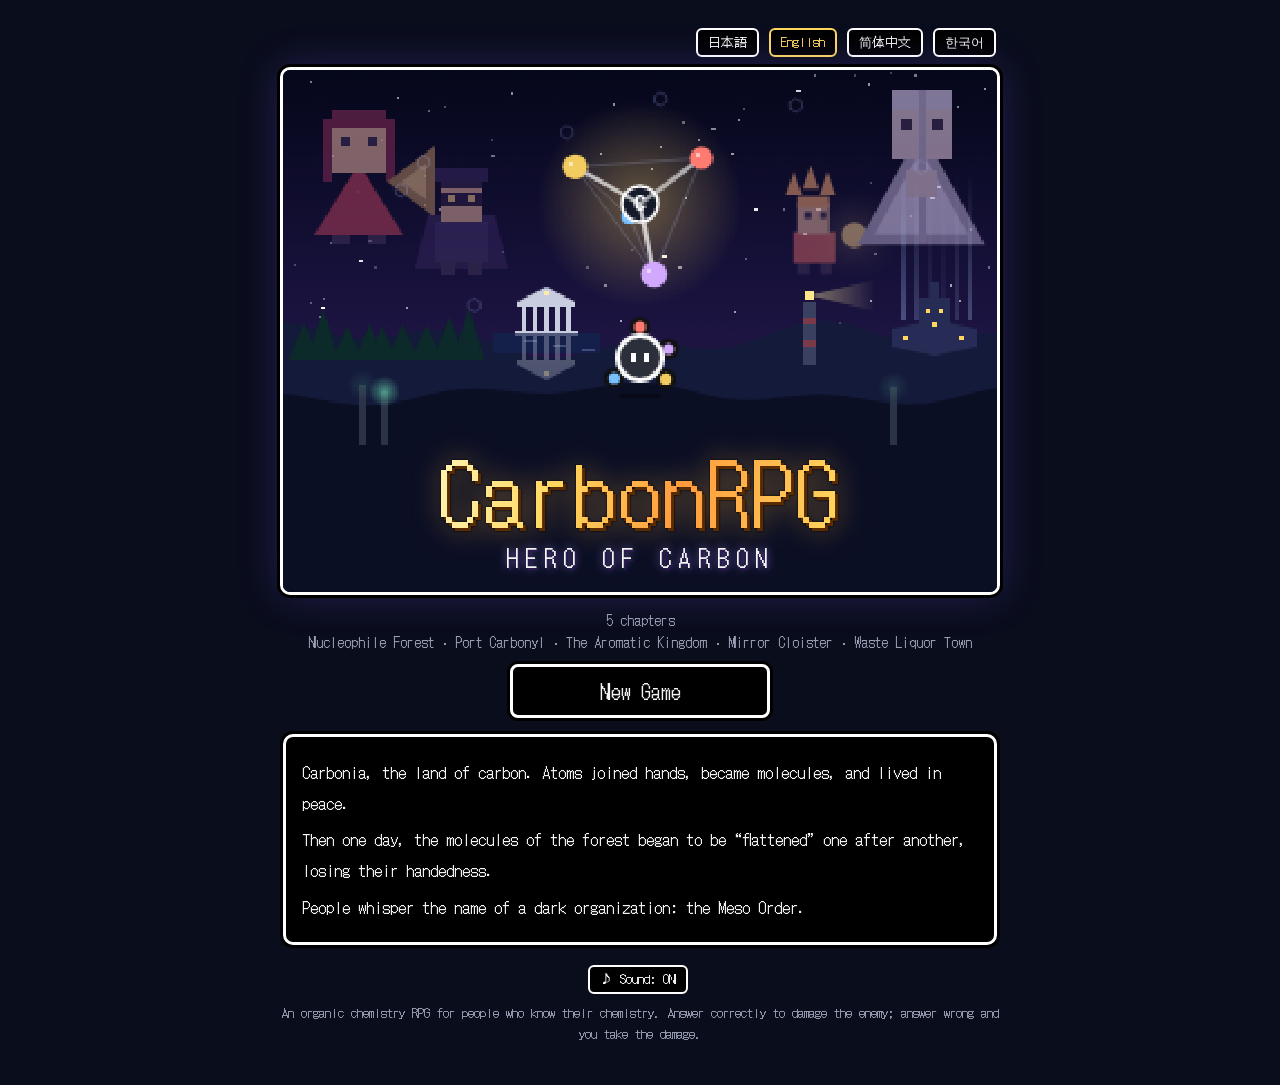
==== commit a9e6e884: "Add a site icon: pixel-art Carbo favicon (16/32/48) and home-screen icons Co-Authored-By: Claude Opu" ====
--- a/index.html
+++ b/index.html
@@ -32,6 +32,9 @@
   <link rel="preconnect" href="https://fonts.googleapis.com">
   <link rel="preconnect" href="https://fonts.gstatic.com" crossorigin>
   <link href="https://fonts.googleapis.com/css2?family=DotGothic16&display=swap" rel="stylesheet">
+  <link rel="icon" href="favicon.ico" sizes="16x16 32x32 48x48">
+  <link rel="icon" type="image/png" sizes="192x192" href="icon-192.png">
+  <link rel="apple-touch-icon" href="apple-touch-icon.png">
   <link rel="stylesheet" href="style.css">
 </head>
 <body>
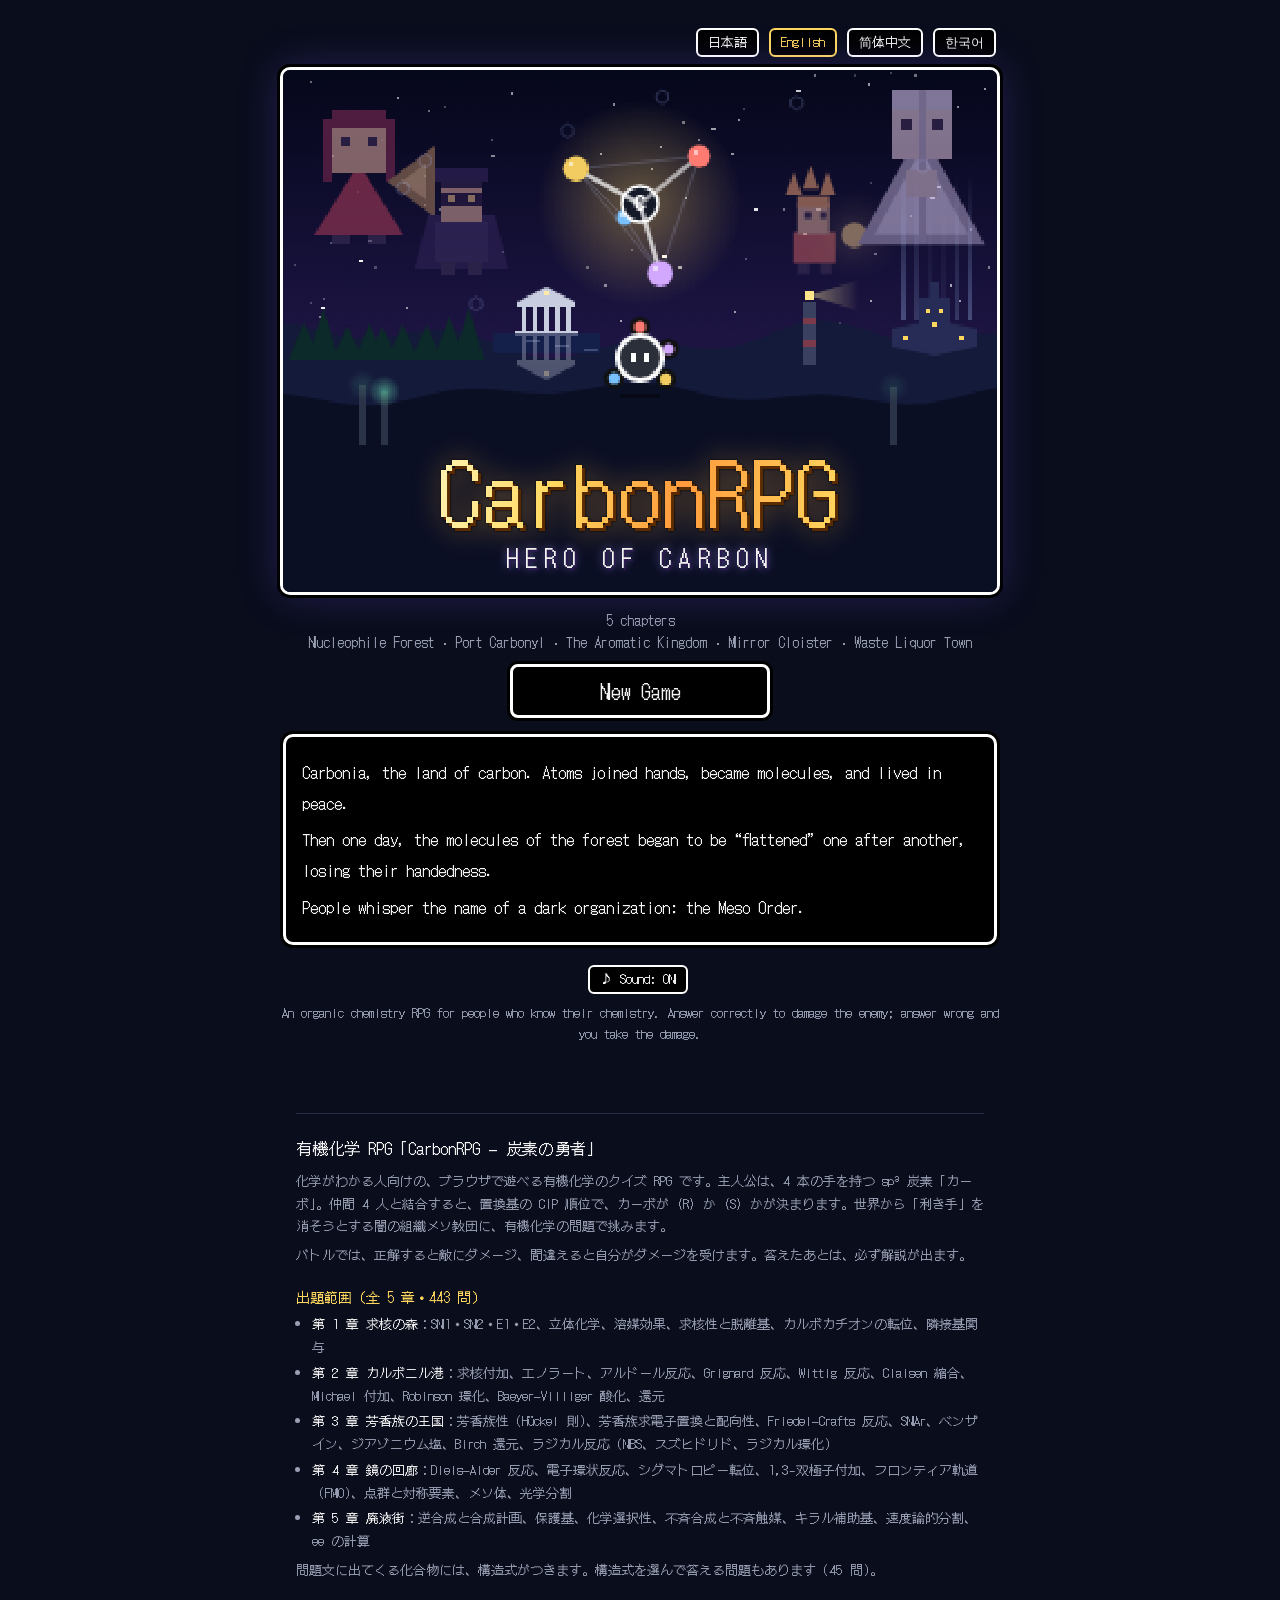
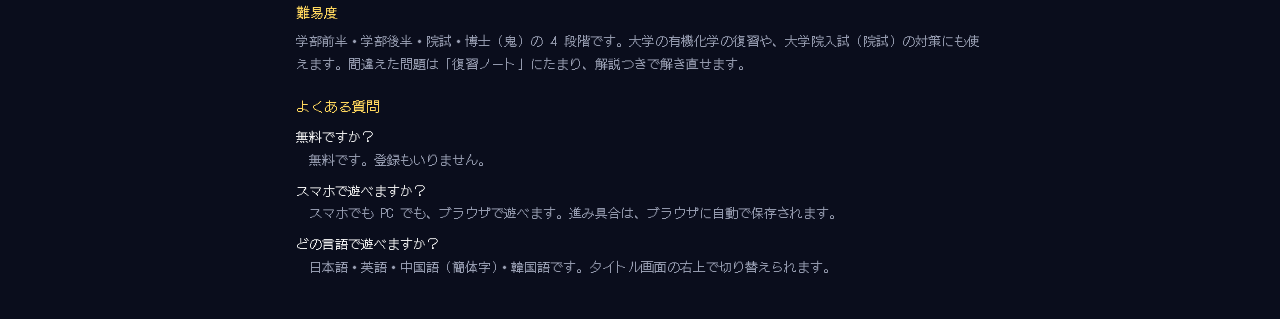
==== commit 0279c8fe: "Search: add an about section under the title screen (what the game is, question coverage per chapter" ====
--- a/index.html
+++ b/index.html
@@ -40,7 +40,29 @@
 <body>
   <main id="app"></main>
   <!-- lang:body -->
-  <noscript><p>化学がわかる人向けの有機化学 RPG。キラルな炭素カーボが、闇の組織メソ教団に有機化学の問題で挑む。全 5 章・443 問（学部から院試・博士のレベルまで）。ブラウザで無料、登録なしで遊べる。</p><p>JavaScript を有効にすると遊べます。</p></noscript>
+  <noscript><p>JavaScript を有効にすると遊べます。</p></noscript>
+  <section class="about" aria-labelledby="about-h">
+    <h2 id="about-h">有機化学 RPG「CarbonRPG — 炭素の勇者」</h2>
+    <p>化学がわかる人向けの、ブラウザで遊べる有機化学のクイズ RPG です。主人公は、4 本の手を持つ sp³ 炭素「カーボ」。仲間 4 人と結合すると、置換基の CIP 順位で、カーボが (R) か (S) かが決まります。世界から「利き手」を消そうとする闇の組織メソ教団に、有機化学の問題で挑みます。</p>
+    <p>バトルでは、正解すると敵にダメージ、間違えると自分がダメージを受けます。答えたあとは、必ず解説が出ます。</p>
+    <h3>出題範囲（全 5 章・443 問）</h3>
+    <ul>
+      <li><b>第 1 章 求核の森</b>：SN1・SN2・E1・E2、立体化学、溶媒効果、求核性と脱離基、カルボカチオンの転位、隣接基関与</li>
+      <li><b>第 2 章 カルボニル港</b>：求核付加、エノラート、アルドール反応、Grignard 反応、Wittig 反応、Claisen 縮合、Michael 付加、Robinson 環化、Baeyer–Villiger 酸化、還元</li>
+      <li><b>第 3 章 芳香族の王国</b>：芳香族性（Hückel 則）、芳香族求電子置換と配向性、Friedel–Crafts 反応、SNAr、ベンザイン、ジアゾニウム塩、Birch 還元、ラジカル反応（NBS、スズヒドリド、ラジカル環化）</li>
+      <li><b>第 4 章 鏡の回廊</b>：Diels–Alder 反応、電子環状反応、シグマトロピー転位、1,3-双極子付加、フロンティア軌道（FMO）、点群と対称要素、メソ体、光学分割</li>
+      <li><b>第 5 章 廃液街</b>：逆合成と合成計画、保護基、化学選択性、不斉合成と不斉触媒、キラル補助基、速度論的分割、ee の計算</li>
+    </ul>
+    <p>問題文に出てくる化合物には、構造式がつきます。構造式を選んで答える問題もあります（45 問）。</p>
+    <h3>難易度</h3>
+    <p>学部前半・学部後半・院試・博士（鬼）の 4 段階です。大学の有機化学の復習や、大学院入試（院試）の対策にも使えます。間違えた問題は「復習ノート」にたまり、解説つきで解き直せます。</p>
+    <h3>よくある質問</h3>
+    <dl>
+      <dt>無料ですか？</dt><dd>無料です。登録もいりません。</dd>
+      <dt>スマホで遊べますか？</dt><dd>スマホでも PC でも、ブラウザで遊べます。進み具合は、ブラウザに自動で保存されます。</dd>
+      <dt>どの言語で遊べますか？</dt><dd>日本語・英語・中国語（簡体字）・韓国語です。タイトル画面の右上で切り替えられます。</dd>
+    </dl>
+  </section>
   <!-- /lang:body -->
   <script src="lib/smiles-drawer.min.js"></script>
   <script src="js/i18n.js"></script>
--- a/style.css
+++ b/style.css
@@ -120,6 +120,18 @@
 }
 @keyframes shine { 0% { background-position: 150% 0; } 30%, 100% { background-position: -50% 0; } }
 .logo-sub { margin: 6px 0 0; font-size: clamp(16px, 3.6vw, 24px); letter-spacing: .3em; color: #f4f4f4; text-shadow: 2px 2px 0 #2a1a4f, 0 0 8px rgba(160, 140, 255, .8); }
+/* タイトル画面の下の紹介（ページに直接書いた文。検索エンジンにも読める）。ゲームの画面では隠す */
+.about { max-width: 720px; margin: 0 auto 40px; padding: 0 16px; color: var(--dim); font-size: 13px; line-height: 1.75; }
+.about h2 { font-size: 16px; color: var(--text); margin: 28px 0 8px; padding-top: 20px; border-top: 1px solid #262c4a; }
+.about h3 { font-size: 14px; color: var(--accent); margin: 18px 0 4px; }
+.about p { margin: 6px 0; }
+.about ul { margin: 4px 0; padding-left: 1.2em; }
+.about li { margin: 3px 0; }
+.about b { color: var(--text); font-weight: normal; }
+.about dl { margin: 4px 0; }
+.about dt { color: var(--text); margin-top: 8px; }
+.about dd { margin: 0 0 0 1em; }
+body.in-game .about { display: none; }
 .title-chapter { margin: 14px 0 6px; color: var(--dim); font-size: 14px; }
 .lang-btns { display: flex; justify-content: flex-end; gap: 6px; margin-bottom: 6px; }
 .title-menu { display: flex; flex-direction: column; align-items: center; gap: 8px; margin: 10px 0 16px; }
